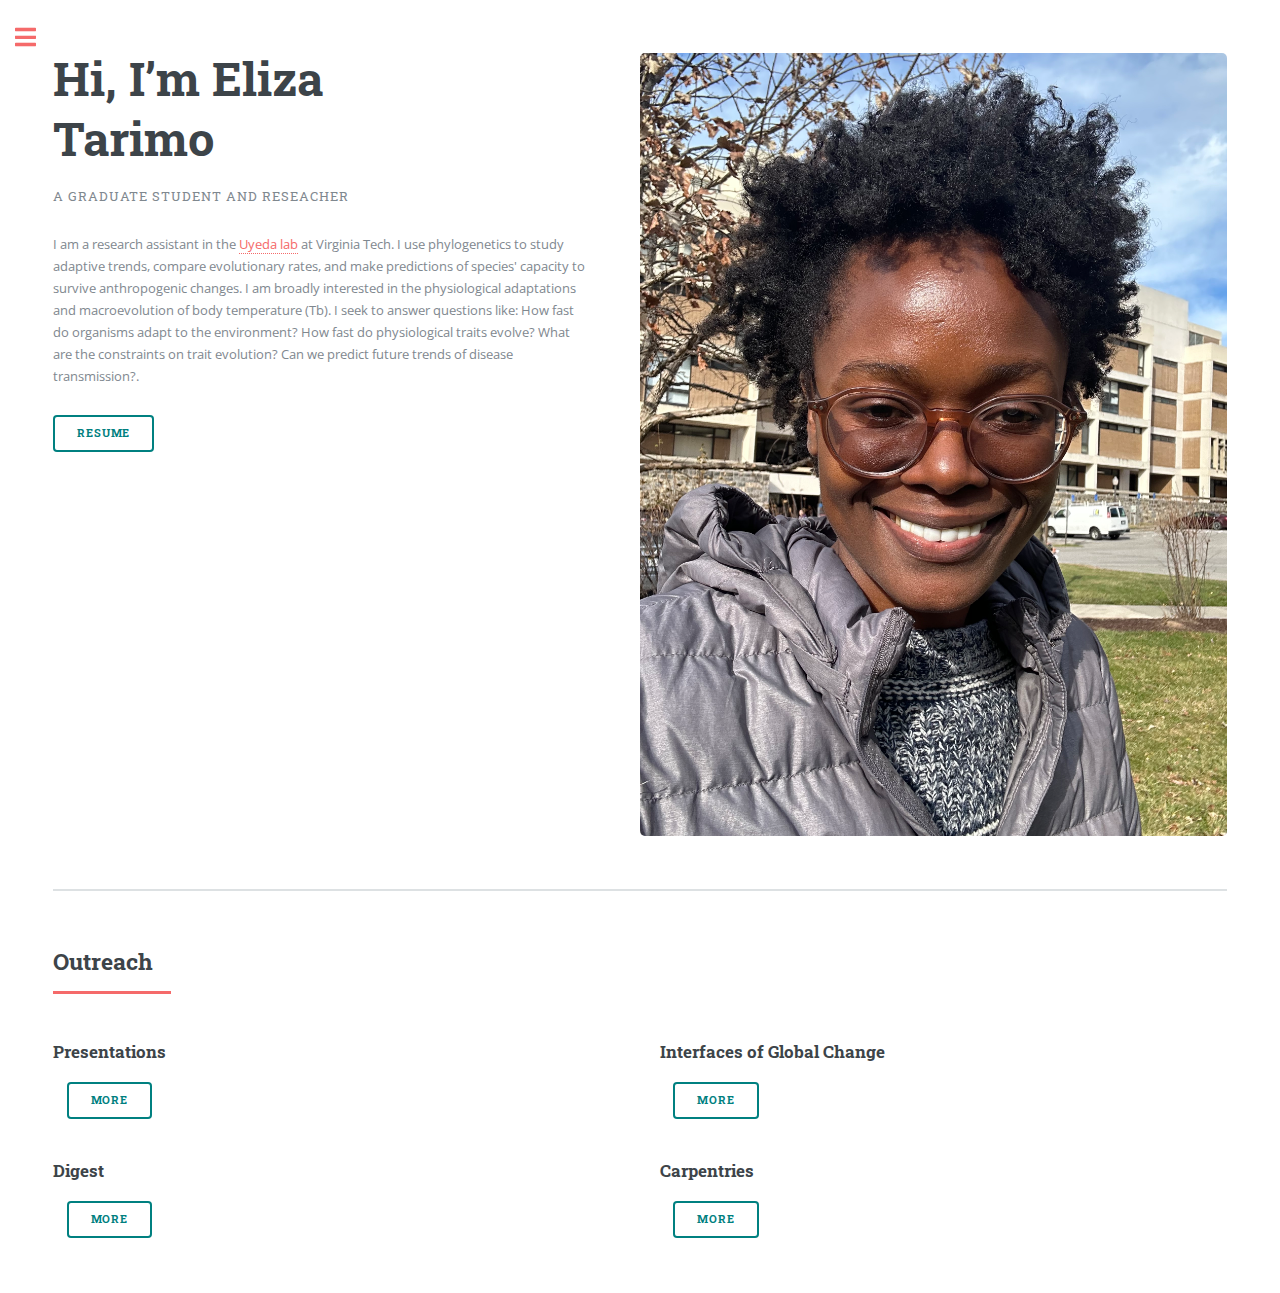
==== index.html @ a9fc375e "Update index.html" ====
<!DOCTYPE HTML>
<!--
	Editorial by HTML5 UP
	html5up.net | @ajlkn
	Free for personal and commercial use under the CCA 3.0 license (html5up.net/license)
-->
<html>
	<head>
		<title>Editorial by HTML5 UP</title>
		<meta charset="utf-8" />
		<meta name="viewport" content="width=device-width, initial-scale=1, user-scalable=no" />
		<link rel="stylesheet" href="assets/css/main.css" />
	</head>
	<body class="is-preload">

		<!-- Wrapper -->
			<div id="wrapper">

				<!-- Main -->
					<div id="main">
						<div class="inner">


							<!-- Banner -->
								<section id="banner">
									<div class="content">
										<header>
											<h1>Hi, I’m Eliza<br />
											Tarimo</h1>
											<p>A graduate student and reseacher</p>
										</header>
										<p>I am a research assistant in the  <a href="https://www.uyedalab.com" class="bold">Uyeda lab</a>
 at Virginia Tech. I use phylogenetics to study adaptive trends, compare evolutionary rates, and make predictions of species' capacity to survive anthropogenic changes. I am broadly interested in the physiological adaptations and macroevolution of body temperature (Tb). I seek to answer questions like: How fast do organisms adapt to the environment? How fast do physiological traits evolve? What are the constraints on trait evolution? Can we predict future trends of disease transmission?.</p>
										<ul class="actions">
											<li><a href="ResumeET.pdf" class="button big">Resume</a></li>
											</ul>
									</div>
									<span class="image object">
										<img src="images/Fro.jpeg" alt="" />
									</span>
								</section>
			

		<!-- Section -->
					
		
<!-- Section -->
							
								<section>
									<header class="major">
										<h2>Outreach</h2>
									</header>
									<div class="features">
										<article>
										
											<div class="content">
												<h3>Presentations</h3>
												<ul><a href="presentations.html" class="button">More</a></ul>
											</div>
										</article>
										<article>
										
											<div class="content">
												<h3>Interfaces of Global Change</h3>
												<ul><a href="https://globalchange.vt.edu/graduate/people-of-the-igc/current-fellows/tarimo-eliza.html" class="button">More</a></ul>
											</div>
										</article>
										
										<article>
										
											<div class="content">
												<h3>Digest</h3>
												<ul><a href="https://watermark.silverchair.com/qpae093.pdf?token=[base64]" class="button">More</a></ul>
											</div>
										</article>
										
										<article>
										
											<div class="content">
												<h3>Carpentries</h3>
												<ul><a href="https://carpentries.org/index.html" class="button">More</a></ul>
											</div>
										</article>

										
									</div>
								</section>

						</div>
					</div>
										

					
							
				<!-- Sidebar -->
					<div id="sidebar">
						<div class="inner">

							<!-- Search -->
								<section id="search" class="alt">
									<form method="post" action="#">
										<input type="text" name="query" id="query" placeholder="Search" />
									</form>
								</section>

							<!-- Menu -->
								<nav id="menu">
									<header class="major">
										<h2>Menu</h2>
									</header>
									<ul>
										<li><a href="index.html">Homepage</a></li>
										<li><a href="ResumeET.pdf">Resume</a></li>
										<li><a href="generic.html">Research</a></li>
										<li><a href="presentations.html">Presentations</a></li>		
										
									</ul>
								</nav>

							<!-- Section -->
								<section>
									<header class="major">
										<h2>Non Academic</h2>
									</header>
									<div class="mini-posts">
										<article>
											
											<p>Pictures from my time as a safari guide.</p>
											<ul class="actions">
										<li><a href="#" class="button">More</a></li>
									</ul>
										</article>
										<article>
											<p>Other travels.</p>
											<ul class="actions">
										<li><a href="#" class="button">More</a></li>
									</ul>
										</article>
										<article>
											<p>Hobbies and Stuff.</p>
										</article>
									</div>
									<ul class="actions">
										<li><a href="#" class="button">More</a></li>
									</ul>
								</section>

			
							
							<!-- Section -->
								<section>
									<header class="major">
										<h2>Get in touch</h2>
									</header>
									<p>Reach out to talk more about evolution, phylogenetics or rockclimbing!.</p>
									<ul class="contact">
										<li class="icon solid fa-envelope"><a href="#">delizabeth@vt.edu</a></li>
										<li class="icon solid fa-phone">(000) 000-0000</li>
										<li class="icon solid fa-home"> Derring Hall, Virginia Tech #4076<br />
										Blacksburg, VA 24061</li>
									</ul>
								</section>


			

						</div>
					</div>

			</div>


		<!-- Scripts -->
			<script src="assets/js/jquery.min.js"></script>
			<script src="assets/js/browser.min.js"></script>
			<script src="assets/js/breakpoints.min.js"></script>
			<script src="assets/js/util.js"></script>
			<script src="assets/js/main.js"></script>

	</body>
</html>
---- assets/css/main.css ----
@import url(fontawesome-all.min.css);
@import url("https://fonts.googleapis.com/css?family=Open+Sans:400,600,400italic,600italic|Roboto+Slab:400,700");
/*
	Editorial by HTML5 UP
	html5up.net | @ajlkn
	Free for personal and commercial use under the CCA 3.0 license (html5up.net/license)
*/
html, body, div, span, applet, object,
iframe, h1, h2, h3, h4, h5, h6, p, blockquote,
pre, a, abbr, acronym, address, big, cite,
code, del, dfn, em, img, ins, kbd, q, s, samp,
small, strike, strong, sub, sup, tt, var, b,
u, i, center, dl, dt, dd, ol, ul, li, fieldset,
form, label, legend, table, caption, tbody,
tfoot, thead, tr, th, td, article, aside,
canvas, details, embed, figure, figcaption,
footer, header, hgroup, menu, nav, output, ruby,
section, summary, time, mark, audio, video {
  margin: 0;
  padding: 0;
  border: 0;
  font-size: 100%;
  font: inherit;
  vertical-align: baseline; }

article, aside, details, figcaption, figure,
footer, header, hgroup, menu, nav, section {
  display: block; }

body {
  line-height: 1; }

ol, ul {
  list-style: none; }

blockquote, q {
  quotes: none; }
  blockquote:before, blockquote:after, q:before, q:after {
    content: '';
    content: none; }

table {
  border-collapse: collapse;
  border-spacing: 0; }

body {
  -webkit-text-size-adjust: none; }

mark {
  background-color: transparent;
  color: inherit; }

input::-moz-focus-inner {
  border: 0;
  padding: 0; }

input, select, textarea {
  -moz-appearance: none;
  -webkit-appearance: none;
  -ms-appearance: none;
  appearance: none; }

/* Basic */
@-ms-viewport {
  width: device-width; }

body {
  -ms-overflow-style: scrollbar; }

@media screen and (max-width: 480px) {
  html, body {
    min-width: 320px; } }

html {
  box-sizing: border-box; }

*, *:before, *:after {
  box-sizing: inherit; }

body {
  background: #ffffff; }
  body.is-preload *, body.is-preload *:before, body.is-preload *:after, body.is-resizing *, body.is-resizing *:before, body.is-resizing *:after {
    -moz-animation: none !important;
    -webkit-animation: none !important;
    -ms-animation: none !important;
    animation: none !important;
    -moz-transition: none !important;
    -webkit-transition: none !important;
    -ms-transition: none !important;
    transition: none !important; }

/* Type */
body, input, select, textarea {
  color: #7f888f;
  font-family: "Open Sans", sans-serif;
  font-size: 13pt;
  font-weight: 400;
  line-height: 1.65; }
  @media screen and (max-width: 1680px) {
    body, input, select, textarea {
      font-size: 11pt; } }
  @media screen and (max-width: 1280px) {
    body, input, select, textarea {
      font-size: 10pt; } }
  @media screen and (max-width: 360px) {
    body, input, select, textarea {
      font-size: 9pt; } }

a {
  -moz-transition: color 0.2s ease-in-out, border-bottom-color 0.2s ease-in-out;
  -webkit-transition: color 0.2s ease-in-out, border-bottom-color 0.2s ease-in-out;
  -ms-transition: color 0.2s ease-in-out, border-bottom-color 0.2s ease-in-out;
  transition: color 0.2s ease-in-out, border-bottom-color 0.2s ease-in-out;
  border-bottom: dotted 1px;
  color: #f56a6a;
  text-decoration: none; }
  a:hover {
    border-bottom-color: #f56a6a;
    color: #f56a6a !important; }
    a:hover strong {
      color: inherit; }

strong, b {
  color: #3d4449;
  font-weight: 600; }

em, i {
  font-style: italic; }

p {
  margin: 0 0 2em 0; }

h1, h2, h3, h4, h5, h6 {
  color: #3d4449;
  font-family: "Roboto Slab", serif;
  font-weight: 700;
  line-height: 1.5;
  margin: 0 0 1em 0; }
  h1 a, h2 a, h3 a, h4 a, h5 a, h6 a {
    color: inherit;
    text-decoration: none;
    border-bottom: 0; }

h1 {
  font-size: 4em;
  margin: 0 0 0.5em 0;
  line-height: 1.3; }

h2 {
  font-size: 1.75em; }

h3 {
  font-size: 1.25em; }

h4 {
  font-size: 1.1em; }

h5 {
  font-size: 0.9em; }

h6 {
  font-size: 0.7em; }

@media screen and (max-width: 1680px) {
  h1 {
    font-size: 3.5em; } }

@media screen and (max-width: 980px) {
  h1 {
    font-size: 3.25em; } }

@media screen and (max-width: 736px) {
  h1 {
    font-size: 2em;
    line-height: 1.4; }
  h2 {
    font-size: 1.5em; } }

sub {
  font-size: 0.8em;
  position: relative;
  top: 0.5em; }

sup {
  font-size: 0.8em;
  position: relative;
  top: -0.5em; }

blockquote {
  border-left: solid 3px rgba(210, 215, 217, 0.75);
  font-style: italic;
  margin: 0 0 2em 0;
  padding: 0.5em 0 0.5em 2em; }

code {
  background: rgba(230, 235, 237, 0.25);
  border-radius: 0.375em;
  border: solid 1px rgba(210, 215, 217, 0.75);
  font-family: "Courier New", monospace;
  font-size: 0.9em;
  margin: 0 0.25em;
  padding: 0.25em 0.65em; }

pre {
  -webkit-overflow-scrolling: touch;
  font-family: "Courier New", monospace;
  font-size: 0.9em;
  margin: 0 0 2em 0; }
  pre code {
    display: block;
    line-height: 1.75;
    padding: 1em 1.5em;
    overflow-x: auto; }

hr {
  border: 0;
  border-bottom: solid 1px rgba(210, 215, 217, 0.75);
  margin: 2em 0; }
  hr.major {
    margin: 3em 0; }

.align-left {
  text-align: left; }

.align-center {
  text-align: center; }

.align-right {
  text-align: right; }

/* Row */
.row {
  display: flex;
  flex-wrap: wrap;
  box-sizing: border-box;
  align-items: stretch; }
  .row > * {
    box-sizing: border-box; }
  .row.gtr-uniform > * > :last-child {
    margin-bottom: 0; }
  .row.aln-left {
    justify-content: flex-start; }
  .row.aln-center {
    justify-content: center; }
  .row.aln-right {
    justify-content: flex-end; }
  .row.aln-top {
    align-items: flex-start; }
  .row.aln-middle {
    align-items: center; }
  .row.aln-bottom {
    align-items: flex-end; }
  .row > .imp {
    order: -1; }
  .row > .col-1 {
    width: 8.33333%; }
  .row > .off-1 {
    margin-left: 8.33333%; }
  .row > .col-2 {
    width: 16.66667%; }
  .row > .off-2 {
    margin-left: 16.66667%; }
  .row > .col-3 {
    width: 25%; }
  .row > .off-3 {
    margin-left: 25%; }
  .row > .col-4 {
    width: 33.33333%; }
  .row > .off-4 {
    margin-left: 33.33333%; }
  .row > .col-5 {
    width: 41.66667%; }
  .row > .off-5 {
    margin-left: 41.66667%; }
  .row > .col-6 {
    width: 50%; }
  .row > .off-6 {
    margin-left: 50%; }
  .row > .col-7 {
    width: 58.33333%; }
  .row > .off-7 {
    margin-left: 58.33333%; }
  .row > .col-8 {
    width: 66.66667%; }
  .row > .off-8 {
    margin-left: 66.66667%; }
  .row > .col-9 {
    width: 75%; }
  .row > .off-9 {
    margin-left: 75%; }
  .row > .col-10 {
    width: 83.33333%; }
  .row > .off-10 {
    margin-left: 83.33333%; }
  .row > .col-11 {
    width: 91.66667%; }
  .row > .off-11 {
    margin-left: 91.66667%; }
  .row > .col-12 {
    width: 100%; }
  .row > .off-12 {
    margin-left: 100%; }
  .row.gtr-0 {
    margin-top: 0;
    margin-left: 0em; }
    .row.gtr-0 > * {
      padding: 0 0 0 0em; }
    .row.gtr-0.gtr-uniform {
      margin-top: 0em; }
      .row.gtr-0.gtr-uniform > * {
        padding-top: 0em; }
  .row.gtr-25 {
    margin-top: 0;
    margin-left: -0.375em; }
    .row.gtr-25 > * {
      padding: 0 0 0 0.375em; }
    .row.gtr-25.gtr-uniform {
      margin-top: -0.375em; }
      .row.gtr-25.gtr-uniform > * {
        padding-top: 0.375em; }
  .row.gtr-50 {
    margin-top: 0;
    margin-left: -0.75em; }
    .row.gtr-50 > * {
      padding: 0 0 0 0.75em; }
    .row.gtr-50.gtr-uniform {
      margin-top: -0.75em; }
      .row.gtr-50.gtr-uniform > * {
        padding-top: 0.75em; }
  .row {
    margin-top: 0;
    margin-left: -1.5em; }
    .row > * {
      padding: 0 0 0 1.5em; }
    .row.gtr-uniform {
      margin-top: -1.5em; }
      .row.gtr-uniform > * {
        padding-top: 1.5em; }
  .row.gtr-150 {
    margin-top: 0;
    margin-left: -2.25em; }
    .row.gtr-150 > * {
      padding: 0 0 0 2.25em; }
    .row.gtr-150.gtr-uniform {
      margin-top: -2.25em; }
      .row.gtr-150.gtr-uniform > * {
        padding-top: 2.25em; }
  .row.gtr-200 {
    margin-top: 0;
    margin-left: -3em; }
    .row.gtr-200 > * {
      padding: 0 0 0 3em; }
    .row.gtr-200.gtr-uniform {
      margin-top: -3em; }
      .row.gtr-200.gtr-uniform > * {
        padding-top: 3em; }
  @media screen and (max-width: 1680px) {
    .row {
      display: flex;
      flex-wrap: wrap;
      box-sizing: border-box;
      align-items: stretch; }
      .row > * {
        box-sizing: border-box; }
      .row.gtr-uniform > * > :last-child {
        margin-bottom: 0; }
      .row.aln-left {
        justify-content: flex-start; }
      .row.aln-center {
        justify-content: center; }
      .row.aln-right {
        justify-content: flex-end; }
      .row.aln-top {
        align-items: flex-start; }
      .row.aln-middle {
        align-items: center; }
      .row.aln-bottom {
        align-items: flex-end; }
      .row > .imp-xlarge {
        order: -1; }
      .row > .col-1-xlarge {
        width: 8.33333%; }
      .row > .off-1-xlarge {
        margin-left: 8.33333%; }
      .row > .col-2-xlarge {
        width: 16.66667%; }
      .row > .off-2-xlarge {
        margin-left: 16.66667%; }
      .row > .col-3-xlarge {
        width: 25%; }
      .row > .off-3-xlarge {
        margin-left: 25%; }
      .row > .col-4-xlarge {
        width: 33.33333%; }
      .row > .off-4-xlarge {
        margin-left: 33.33333%; }
      .row > .col-5-xlarge {
        width: 41.66667%; }
      .row > .off-5-xlarge {
        margin-left: 41.66667%; }
      .row > .col-6-xlarge {
        width: 50%; }
      .row > .off-6-xlarge {
        margin-left: 50%; }
      .row > .col-7-xlarge {
        width: 58.33333%; }
      .row > .off-7-xlarge {
        margin-left: 58.33333%; }
      .row > .col-8-xlarge {
        width: 66.66667%; }
      .row > .off-8-xlarge {
        margin-left: 66.66667%; }
      .row > .col-9-xlarge {
        width: 75%; }
      .row > .off-9-xlarge {
        margin-left: 75%; }
      .row > .col-10-xlarge {
        width: 83.33333%; }
      .row > .off-10-xlarge {
        margin-left: 83.33333%; }
      .row > .col-11-xlarge {
        width: 91.66667%; }
      .row > .off-11-xlarge {
        margin-left: 91.66667%; }
      .row > .col-12-xlarge {
        width: 100%; }
      .row > .off-12-xlarge {
        margin-left: 100%; }
      .row.gtr-0 {
        margin-top: 0;
        margin-left: 0em; }
        .row.gtr-0 > * {
          padding: 0 0 0 0em; }
        .row.gtr-0.gtr-uniform {
          margin-top: 0em; }
          .row.gtr-0.gtr-uniform > * {
            padding-top: 0em; }
      .row.gtr-25 {
        margin-top: 0;
        margin-left: -0.375em; }
        .row.gtr-25 > * {
          padding: 0 0 0 0.375em; }
        .row.gtr-25.gtr-uniform {
          margin-top: -0.375em; }
          .row.gtr-25.gtr-uniform > * {
            padding-top: 0.375em; }
      .row.gtr-50 {
        margin-top: 0;
        margin-left: -0.75em; }
        .row.gtr-50 > * {
          padding: 0 0 0 0.75em; }
        .row.gtr-50.gtr-uniform {
          margin-top: -0.75em; }
          .row.gtr-50.gtr-uniform > * {
            padding-top: 0.75em; }
      .row {
        margin-top: 0;
        margin-left: -1.5em; }
        .row > * {
          padding: 0 0 0 1.5em; }
        .row.gtr-uniform {
          margin-top: -1.5em; }
          .row.gtr-uniform > * {
            padding-top: 1.5em; }
      .row.gtr-150 {
        margin-top: 0;
        margin-left: -2.25em; }
        .row.gtr-150 > * {
          padding: 0 0 0 2.25em; }
        .row.gtr-150.gtr-uniform {
          margin-top: -2.25em; }
          .row.gtr-150.gtr-uniform > * {
            padding-top: 2.25em; }
      .row.gtr-200 {
        margin-top: 0;
        margin-left: -3em; }
        .row.gtr-200 > * {
          padding: 0 0 0 3em; }
        .row.gtr-200.gtr-uniform {
          margin-top: -3em; }
          .row.gtr-200.gtr-uniform > * {
            padding-top: 3em; } }
  @media screen and (max-width: 1280px) {
    .row {
      display: flex;
      flex-wrap: wrap;
      box-sizing: border-box;
      align-items: stretch; }
      .row > * {
        box-sizing: border-box; }
      .row.gtr-uniform > * > :last-child {
        margin-bottom: 0; }
      .row.aln-left {
        justify-content: flex-start; }
      .row.aln-center {
        justify-content: center; }
      .row.aln-right {
        justify-content: flex-end; }
      .row.aln-top {
        align-items: flex-start; }
      .row.aln-middle {
        align-items: center; }
      .row.aln-bottom {
        align-items: flex-end; }
      .row > .imp-large {
        order: -1; }
      .row > .col-1-large {
        width: 8.33333%; }
      .row > .off-1-large {
        margin-left: 8.33333%; }
      .row > .col-2-large {
        width: 16.66667%; }
      .row > .off-2-large {
        margin-left: 16.66667%; }
      .row > .col-3-large {
        width: 25%; }
      .row > .off-3-large {
        margin-left: 25%; }
      .row > .col-4-large {
        width: 33.33333%; }
      .row > .off-4-large {
        margin-left: 33.33333%; }
      .row > .col-5-large {
        width: 41.66667%; }
      .row > .off-5-large {
        margin-left: 41.66667%; }
      .row > .col-6-large {
        width: 50%; }
      .row > .off-6-large {
        margin-left: 50%; }
      .row > .col-7-large {
        width: 58.33333%; }
      .row > .off-7-large {
        margin-left: 58.33333%; }
      .row > .col-8-large {
        width: 66.66667%; }
      .row > .off-8-large {
        margin-left: 66.66667%; }
      .row > .col-9-large {
        width: 75%; }
      .row > .off-9-large {
        margin-left: 75%; }
      .row > .col-10-large {
        width: 83.33333%; }
      .row > .off-10-large {
        margin-left: 83.33333%; }
      .row > .col-11-large {
        width: 91.66667%; }
      .row > .off-11-large {
        margin-left: 91.66667%; }
      .row > .col-12-large {
        width: 100%; }
      .row > .off-12-large {
        margin-left: 100%; }
      .row.gtr-0 {
        margin-top: 0;
        margin-left: 0em; }
        .row.gtr-0 > * {
          padding: 0 0 0 0em; }
        .row.gtr-0.gtr-uniform {
          margin-top: 0em; }
          .row.gtr-0.gtr-uniform > * {
            padding-top: 0em; }
      .row.gtr-25 {
        margin-top: 0;
        margin-left: -0.375em; }
        .row.gtr-25 > * {
          padding: 0 0 0 0.375em; }
        .row.gtr-25.gtr-uniform {
          margin-top: -0.375em; }
          .row.gtr-25.gtr-uniform > * {
            padding-top: 0.375em; }
      .row.gtr-50 {
        margin-top: 0;
        margin-left: -0.75em; }
        .row.gtr-50 > * {
          padding: 0 0 0 0.75em; }
        .row.gtr-50.gtr-uniform {
          margin-top: -0.75em; }
          .row.gtr-50.gtr-uniform > * {
            padding-top: 0.75em; }
      .row {
        margin-top: 0;
        margin-left: -1.5em; }
        .row > * {
          padding: 0 0 0 1.5em; }
        .row.gtr-uniform {
          margin-top: -1.5em; }
          .row.gtr-uniform > * {
            padding-top: 1.5em; }
      .row.gtr-150 {
        margin-top: 0;
        margin-left: -2.25em; }
        .row.gtr-150 > * {
          padding: 0 0 0 2.25em; }
        .row.gtr-150.gtr-uniform {
          margin-top: -2.25em; }
          .row.gtr-150.gtr-uniform > * {
            padding-top: 2.25em; }
      .row.gtr-200 {
        margin-top: 0;
        margin-left: -3em; }
        .row.gtr-200 > * {
          padding: 0 0 0 3em; }
        .row.gtr-200.gtr-uniform {
          margin-top: -3em; }
          .row.gtr-200.gtr-uniform > * {
            padding-top: 3em; } }
  @media screen and (max-width: 980px) {
    .row {
      display: flex;
      flex-wrap: wrap;
      box-sizing: border-box;
      align-items: stretch; }
      .row > * {
        box-sizing: border-box; }
      .row.gtr-uniform > * > :last-child {
        margin-bottom: 0; }
      .row.aln-left {
        justify-content: flex-start; }
      .row.aln-center {
        justify-content: center; }
      .row.aln-right {
        justify-content: flex-end; }
      .row.aln-top {
        align-items: flex-start; }
      .row.aln-middle {
        align-items: center; }
      .row.aln-bottom {
        align-items: flex-end; }
      .row > .imp-medium {
        order: -1; }
      .row > .col-1-medium {
        width: 8.33333%; }
      .row > .off-1-medium {
        margin-left: 8.33333%; }
      .row > .col-2-medium {
        width: 16.66667%; }
      .row > .off-2-medium {
        margin-left: 16.66667%; }
      .row > .col-3-medium {
        width: 25%; }
      .row > .off-3-medium {
        margin-left: 25%; }
      .row > .col-4-medium {
        width: 33.33333%; }
      .row > .off-4-medium {
        margin-left: 33.33333%; }
      .row > .col-5-medium {
        width: 41.66667%; }
      .row > .off-5-medium {
        margin-left: 41.66667%; }
      .row > .col-6-medium {
        width: 50%; }
      .row > .off-6-medium {
        margin-left: 50%; }
      .row > .col-7-medium {
        width: 58.33333%; }
      .row > .off-7-medium {
        margin-left: 58.33333%; }
      .row > .col-8-medium {
        width: 66.66667%; }
      .row > .off-8-medium {
        margin-left: 66.66667%; }
      .row > .col-9-medium {
        width: 75%; }
      .row > .off-9-medium {
        margin-left: 75%; }
      .row > .col-10-medium {
        width: 83.33333%; }
      .row > .off-10-medium {
        margin-left: 83.33333%; }
      .row > .col-11-medium {
        width: 91.66667%; }
      .row > .off-11-medium {
        margin-left: 91.66667%; }
      .row > .col-12-medium {
        width: 100%; }
      .row > .off-12-medium {
        margin-left: 100%; }
      .row.gtr-0 {
        margin-top: 0;
        margin-left: 0em; }
        .row.gtr-0 > * {
          padding: 0 0 0 0em; }
        .row.gtr-0.gtr-uniform {
          margin-top: 0em; }
          .row.gtr-0.gtr-uniform > * {
            padding-top: 0em; }
      .row.gtr-25 {
        margin-top: 0;
        margin-left: -0.375em; }
        .row.gtr-25 > * {
          padding: 0 0 0 0.375em; }
        .row.gtr-25.gtr-uniform {
          margin-top: -0.375em; }
          .row.gtr-25.gtr-uniform > * {
            padding-top: 0.375em; }
      .row.gtr-50 {
        margin-top: 0;
        margin-left: -0.75em; }
        .row.gtr-50 > * {
          padding: 0 0 0 0.75em; }
        .row.gtr-50.gtr-uniform {
          margin-top: -0.75em; }
          .row.gtr-50.gtr-uniform > * {
            padding-top: 0.75em; }
      .row {
        margin-top: 0;
        margin-left: -1.5em; }
        .row > * {
          padding: 0 0 0 1.5em; }
        .row.gtr-uniform {
          margin-top: -1.5em; }
          .row.gtr-uniform > * {
            padding-top: 1.5em; }
      .row.gtr-150 {
        margin-top: 0;
        margin-left: -2.25em; }
        .row.gtr-150 > * {
          padding: 0 0 0 2.25em; }
        .row.gtr-150.gtr-uniform {
          margin-top: -2.25em; }
          .row.gtr-150.gtr-uniform > * {
            padding-top: 2.25em; }
      .row.gtr-200 {
        margin-top: 0;
        margin-left: -3em; }
        .row.gtr-200 > * {
          padding: 0 0 0 3em; }
        .row.gtr-200.gtr-uniform {
          margin-top: -3em; }
          .row.gtr-200.gtr-uniform > * {
            padding-top: 3em; } }
  @media screen and (max-width: 736px) {
    .row {
      display: flex;
      flex-wrap: wrap;
      box-sizing: border-box;
      align-items: stretch; }
      .row > * {
        box-sizing: border-box; }
      .row.gtr-uniform > * > :last-child {
        margin-bottom: 0; }
      .row.aln-left {
        justify-content: flex-start; }
      .row.aln-center {
        justify-content: center; }
      .row.aln-right {
        justify-content: flex-end; }
      .row.aln-top {
        align-items: flex-start; }
      .row.aln-middle {
        align-items: center; }
      .row.aln-bottom {
        align-items: flex-end; }
      .row > .imp-small {
        order: -1; }
      .row > .col-1-small {
        width: 8.33333%; }
      .row > .off-1-small {
        margin-left: 8.33333%; }
      .row > .col-2-small {
        width: 16.66667%; }
      .row > .off-2-small {
        margin-left: 16.66667%; }
      .row > .col-3-small {
        width: 25%; }
      .row > .off-3-small {
        margin-left: 25%; }
      .row > .col-4-small {
        width: 33.33333%; }
      .row > .off-4-small {
        margin-left: 33.33333%; }
      .row > .col-5-small {
        width: 41.66667%; }
      .row > .off-5-small {
        margin-left: 41.66667%; }
      .row > .col-6-small {
        width: 50%; }
      .row > .off-6-small {
        margin-left: 50%; }
      .row > .col-7-small {
        width: 58.33333%; }
      .row > .off-7-small {
        margin-left: 58.33333%; }
      .row > .col-8-small {
        width: 66.66667%; }
      .row > .off-8-small {
        margin-left: 66.66667%; }
      .row > .col-9-small {
        width: 75%; }
      .row > .off-9-small {
        margin-left: 75%; }
      .row > .col-10-small {
        width: 83.33333%; }
      .row > .off-10-small {
        margin-left: 83.33333%; }
      .row > .col-11-small {
        width: 91.66667%; }
      .row > .off-11-small {
        margin-left: 91.66667%; }
      .row > .col-12-small {
        width: 100%; }
      .row > .off-12-small {
        margin-left: 100%; }
      .row.gtr-0 {
        margin-top: 0;
        margin-left: 0em; }
        .row.gtr-0 > * {
          padding: 0 0 0 0em; }
        .row.gtr-0.gtr-uniform {
          margin-top: 0em; }
          .row.gtr-0.gtr-uniform > * {
            padding-top: 0em; }
      .row.gtr-25 {
        margin-top: 0;
        margin-left: -0.375em; }
        .row.gtr-25 > * {
          padding: 0 0 0 0.375em; }
        .row.gtr-25.gtr-uniform {
          margin-top: -0.375em; }
          .row.gtr-25.gtr-uniform > * {
            padding-top: 0.375em; }
      .row.gtr-50 {
        margin-top: 0;
        margin-left: -0.75em; }
        .row.gtr-50 > * {
          padding: 0 0 0 0.75em; }
        .row.gtr-50.gtr-uniform {
          margin-top: -0.75em; }
          .row.gtr-50.gtr-uniform > * {
            padding-top: 0.75em; }
      .row {
        margin-top: 0;
        margin-left: -1.5em; }
        .row > * {
          padding: 0 0 0 1.5em; }
        .row.gtr-uniform {
          margin-top: -1.5em; }
          .row.gtr-uniform > * {
            padding-top: 1.5em; }
      .row.gtr-150 {
        margin-top: 0;
        margin-left: -2.25em; }
        .row.gtr-150 > * {
          padding: 0 0 0 2.25em; }
        .row.gtr-150.gtr-uniform {
          margin-top: -2.25em; }
          .row.gtr-150.gtr-uniform > * {
            padding-top: 2.25em; }
      .row.gtr-200 {
        margin-top: 0;
        margin-left: -3em; }
        .row.gtr-200 > * {
          padding: 0 0 0 3em; }
        .row.gtr-200.gtr-uniform {
          margin-top: -3em; }
          .row.gtr-200.gtr-uniform > * {
            padding-top: 3em; } }
  @media screen and (max-width: 480px) {
    .row {
      display: flex;
      flex-wrap: wrap;
      box-sizing: border-box;
      align-items: stretch; }
      .row > * {
        box-sizing: border-box; }
      .row.gtr-uniform > * > :last-child {
        margin-bottom: 0; }
      .row.aln-left {
        justify-content: flex-start; }
      .row.aln-center {
        justify-content: center; }
      .row.aln-right {
        justify-content: flex-end; }
      .row.aln-top {
        align-items: flex-start; }
      .row.aln-middle {
        align-items: center; }
      .row.aln-bottom {
        align-items: flex-end; }
      .row > .imp-xsmall {
        order: -1; }
      .row > .col-1-xsmall {
        width: 8.33333%; }
      .row > .off-1-xsmall {
        margin-left: 8.33333%; }
      .row > .col-2-xsmall {
        width: 16.66667%; }
      .row > .off-2-xsmall {
        margin-left: 16.66667%; }
      .row > .col-3-xsmall {
        width: 25%; }
      .row > .off-3-xsmall {
        margin-left: 25%; }
      .row > .col-4-xsmall {
        width: 33.33333%; }
      .row > .off-4-xsmall {
        margin-left: 33.33333%; }
      .row > .col-5-xsmall {
        width: 41.66667%; }
      .row > .off-5-xsmall {
        margin-left: 41.66667%; }
      .row > .col-6-xsmall {
        width: 50%; }
      .row > .off-6-xsmall {
        margin-left: 50%; }
      .row > .col-7-xsmall {
        width: 58.33333%; }
      .row > .off-7-xsmall {
        margin-left: 58.33333%; }
      .row > .col-8-xsmall {
        width: 66.66667%; }
      .row > .off-8-xsmall {
        margin-left: 66.66667%; }
      .row > .col-9-xsmall {
        width: 75%; }
      .row > .off-9-xsmall {
        margin-left: 75%; }
      .row > .col-10-xsmall {
        width: 83.33333%; }
      .row > .off-10-xsmall {
        margin-left: 83.33333%; }
      .row > .col-11-xsmall {
        width: 91.66667%; }
      .row > .off-11-xsmall {
        margin-left: 91.66667%; }
      .row > .col-12-xsmall {
        width: 100%; }
      .row > .off-12-xsmall {
        margin-left: 100%; }
      .row.gtr-0 {
        margin-top: 0;
        margin-left: 0em; }
        .row.gtr-0 > * {
          padding: 0 0 0 0em; }
        .row.gtr-0.gtr-uniform {
          margin-top: 0em; }
          .row.gtr-0.gtr-uniform > * {
            padding-top: 0em; }
      .row.gtr-25 {
        margin-top: 0;
        margin-left: -0.375em; }
        .row.gtr-25 > * {
          padding: 0 0 0 0.375em; }
        .row.gtr-25.gtr-uniform {
          margin-top: -0.375em; }
          .row.gtr-25.gtr-uniform > * {
            padding-top: 0.375em; }
      .row.gtr-50 {
        margin-top: 0;
        margin-left: -0.75em; }
        .row.gtr-50 > * {
          padding: 0 0 0 0.75em; }
        .row.gtr-50.gtr-uniform {
          margin-top: -0.75em; }
          .row.gtr-50.gtr-uniform > * {
            padding-top: 0.75em; }
      .row {
        margin-top: 0;
        margin-left: -1.5em; }
        .row > * {
          padding: 0 0 0 1.5em; }
        .row.gtr-uniform {
          margin-top: -1.5em; }
          .row.gtr-uniform > * {
            padding-top: 1.5em; }
      .row.gtr-150 {
        margin-top: 0;
        margin-left: -2.25em; }
        .row.gtr-150 > * {
          padding: 0 0 0 2.25em; }
        .row.gtr-150.gtr-uniform {
          margin-top: -2.25em; }
          .row.gtr-150.gtr-uniform > * {
            padding-top: 2.25em; }
      .row.gtr-200 {
        margin-top: 0;
        margin-left: -3em; }
        .row.gtr-200 > * {
          padding: 0 0 0 3em; }
        .row.gtr-200.gtr-uniform {
          margin-top: -3em; }
          .row.gtr-200.gtr-uniform > * {
            padding-top: 3em; } }

/* Section/Article */
section.special, article.special {
  text-align: center; }

header p {
  font-family: "Roboto Slab", serif;
  font-size: 1em;
  font-weight: 400;
  letter-spacing: 0.075em;
  margin-top: -0.5em;
  text-transform: uppercase; }

header.major > :last-child {
  border-bottom: solid 3px #f56a6a;
  display: inline-block;
  margin: 0 0 2em 0;
  padding: 0 0.75em 0.5em 0; }

header.main > :last-child {
  margin: 0 0 1em 0; }

/* Form */
form {
  margin: 0 0 2em 0; }

label {
  color: #3d4449;
  display: block;
  font-size: 0.9em;
  font-weight: 600;
  margin: 0 0 1em 0; }

input[type="text"],
input[type="password"],
input[type="email"],
input[type="tel"],
input[type="search"],
input[type="url"],
select,
textarea {
  -moz-appearance: none;
  -webkit-appearance: none;
  -ms-appearance: none;
  appearance: none;
  background: #ffffff;
  border-radius: 0.375em;
  border: none;
  border: solid 1px rgba(210, 215, 217, 0.75);
  color: inherit;
  display: block;
  outline: 0;
  padding: 0 1em;
  text-decoration: none;
  width: 100%; }
  input[type="text"]:invalid,
  input[type="password"]:invalid,
  input[type="email"]:invalid,
  input[type="tel"]:invalid,
  input[type="search"]:invalid,
  input[type="url"]:invalid,
  select:invalid,
  textarea:invalid {
    box-shadow: none; }
  input[type="text"]:focus,
  input[type="password"]:focus,
  input[type="email"]:focus,
  input[type="tel"]:focus,
  input[type="search"]:focus,
  input[type="url"]:focus,
  select:focus,
  textarea:focus {
    border-color: #f56a6a;
    box-shadow: 0 0 0 1px #f56a6a; }

select {
  background-image: url("data:image/svg+xml;charset=utf8,%3Csvg xmlns='http://www.w3.org/2000/svg' width='40' height='40' preserveAspectRatio='none' viewBox='0 0 40 40'%3E%3Cpath d='M9.4,12.3l10.4,10.4l10.4-10.4c0.2-0.2,0.5-0.4,0.9-0.4c0.3,0,0.6,0.1,0.9,0.4l3.3,3.3c0.2,0.2,0.4,0.5,0.4,0.9 c0,0.4-0.1,0.6-0.4,0.9L20.7,31.9c-0.2,0.2-0.5,0.4-0.9,0.4c-0.3,0-0.6-0.1-0.9-0.4L4.3,17.3c-0.2-0.2-0.4-0.5-0.4-0.9 c0-0.4,0.1-0.6,0.4-0.9l3.3-3.3c0.2-0.2,0.5-0.4,0.9-0.4S9.1,12.1,9.4,12.3z' fill='rgba(210, 215, 217, 0.75)' /%3E%3C/svg%3E");
  background-size: 1.25em;
  background-repeat: no-repeat;
  background-position: calc(100% - 1em) center;
  height: 2.75em;
  padding-right: 2.75em;
  text-overflow: ellipsis; }
  select option {
    color: #3d4449;
    background: #ffffff; }
  select:focus::-ms-value {
    background-color: transparent; }
  select::-ms-expand {
    display: none; }

input[type="text"],
input[type="password"],
input[type="email"],
input[type="tel"],
input[type="search"],
input[type="url"],
select {
  height: 2.75em; }

textarea {
  padding: 0.75em 1em; }

input[type="checkbox"],
input[type="radio"] {
  -moz-appearance: none;
  -webkit-appearance: none;
  -ms-appearance: none;
  appearance: none;
  display: block;
  float: left;
  margin-right: -2em;
  opacity: 0;
  width: 1em;
  z-index: -1; }
  input[type="checkbox"] + label,
  input[type="radio"] + label {
    text-decoration: none;
    color: #7f888f;
    cursor: pointer;
    display: inline-block;
    font-size: 1em;
    font-weight: 400;
    padding-left: 2.4em;
    padding-right: 0.75em;
    position: relative; }
    input[type="checkbox"] + label:before,
    input[type="radio"] + label:before {
      -moz-osx-font-smoothing: grayscale;
      -webkit-font-smoothing: antialiased;
      display: inline-block;
      font-style: normal;
      font-variant: normal;
      text-rendering: auto;
      line-height: 1;
      text-transform: none !important;
      font-family: 'Font Awesome 5 Free';
      font-weight: 900; }
    input[type="checkbox"] + label:before,
    input[type="radio"] + label:before {
      background: #ffffff;
      border-radius: 0.375em;
      border: solid 1px rgba(210, 215, 217, 0.75);
      content: '';
      display: inline-block;
      font-size: 0.8em;
      height: 2.0625em;
      left: 0;
      line-height: 2.0625em;
      position: absolute;
      text-align: center;
      top: 0;
      width: 2.0625em; }
  input[type="checkbox"]:checked + label:before,
  input[type="radio"]:checked + label:before {
    background: #3d4449;
    border-color: #3d4449;
    color: #ffffff;
    content: '\f00c'; }
  input[type="checkbox"]:focus + label:before,
  input[type="radio"]:focus + label:before {
    border-color: #f56a6a;
    box-shadow: 0 0 0 1px #f56a6a; }

input[type="checkbox"] + label:before {
  border-radius: 0.375em; }

input[type="radio"] + label:before {
  border-radius: 100%; }

::-webkit-input-placeholder {
  color: #9fa3a6 !important;
  opacity: 1.0; }

:-moz-placeholder {
  color: #9fa3a6 !important;
  opacity: 1.0; }

::-moz-placeholder {
  color: #9fa3a6 !important;
  opacity: 1.0; }

:-ms-input-placeholder {
  color: #9fa3a6 !important;
  opacity: 1.0; }

/* Box */
.box {
  border-radius: 0.375em;
  border: solid 1px rgba(210, 215, 217, 0.75);
  margin-bottom: 2em;
  padding: 1.5em; }
  .box > :last-child,
  .box > :last-child > :last-child,
  .box > :last-child > :last-child > :last-child {
    margin-bottom: 0; }
  .box.alt {
    border: 0;
    border-radius: 0;
    padding: 0; }

/* Icon */
.icon {
  text-decoration: none;
  border-bottom: none;
  position: relative; }
  .icon:before {
    -moz-osx-font-smoothing: grayscale;
    -webkit-font-smoothing: antialiased;
    display: inline-block;
    font-style: normal;
    font-variant: normal;
    text-rendering: auto;
    line-height: 1;
    text-transform: none !important;
    font-family: 'Font Awesome 5 Free';
    font-weight: 400; }
  .icon > .label {
    display: none; }
  .icon:before {
    line-height: inherit; }
  .icon.solid:before {
    font-weight: 900; }
  .icon.brands:before {
    font-family: 'Font Awesome 5 Brands'; }

/* Image */
.image {
  border-radius: 0.375em;
  border: 0;
  display: inline-block;
  position: relative; }
  .image img {
    border-radius: 0.375em;
    display: block; }
  .image.left, .image.right {
    max-width: 40%; }
    .image.left img, .image.right img {
      width: 100%; }
  .image.left {
    float: left;
    padding: 0 1.5em 1em 0;
    top: 0.25em; }
  .image.right {
    float: right;
    padding: 0 0 1em 1.5em;
    top: 0.25em; }
  .image.fit {
    display: block;
    margin: 0 0 2em 0;
    width: 100%; }
    .image.fit img {
      width: 100%; }
  .image.main {
    display: block;
    margin: 0 0 3em 0;
    width: 100%; }
    .image.main img {
      width: 100%; }

a.image {
  overflow: hidden; }
  a.image img {
    -moz-transition: -moz-transform 0.2s ease;
    -webkit-transition: -webkit-transform 0.2s ease;
    -ms-transition: -ms-transform 0.2s ease;
    transition: transform 0.2s ease; }
  a.image:hover img {
    -moz-transform: scale(1.075);
    -webkit-transform: scale(1.075);
    -ms-transform: scale(1.075);
    transform: scale(1.075); }

/* List */
ol {
  list-style: decimal;
  margin: 0 0 2em 0;
  padding-left: 1.25em; }
  ol li {
    padding-left: 0.25em; }

ul {
  list-style: disc;
  margin: 0 0 2em 0;
  padding-left: 1em; }
  ul li {
    padding-left: 0.5em; }
  ul.alt {
    list-style: none;
    padding-left: 0; }
    ul.alt li {
      border-top: solid 1px rgba(210, 215, 217, 0.75);
      padding: 0.5em 0; }
      ul.alt li:first-child {
        border-top: 0;
        padding-top: 0; }

dl {
  margin: 0 0 2em 0; }
  dl dt {
    display: block;
    font-weight: 600;
    margin: 0 0 1em 0; }
  dl dd {
    margin-left: 2em; }

/* Actions */
ul.actions {
  display: -moz-flex;
  display: -webkit-flex;
  display: -ms-flex;
  display: flex;
  cursor: default;
  list-style: none;
  margin-left: -1em;
  padding-left: 0; }
  ul.actions li {
    padding: 0 0 0 1em;
    vertical-align: middle; }
  ul.actions.special {
    -moz-justify-content: center;
    -webkit-justify-content: center;
    -ms-justify-content: center;
    justify-content: center;
    width: 100%;
    margin-left: 0; }
    ul.actions.special li:first-child {
      padding-left: 0; }
  ul.actions.stacked {
    -moz-flex-direction: column;
    -webkit-flex-direction: column;
    -ms-flex-direction: column;
    flex-direction: column;
    margin-left: 0; }
    ul.actions.stacked li {
      padding: 1.3em 0 0 0; }
      ul.actions.stacked li:first-child {
        padding-top: 0; }
  ul.actions.fit {
    width: calc(100% + 1em); }
    ul.actions.fit li {
      -moz-flex-grow: 1;
      -webkit-flex-grow: 1;
      -ms-flex-grow: 1;
      flex-grow: 1;
      -moz-flex-shrink: 1;
      -webkit-flex-shrink: 1;
      -ms-flex-shrink: 1;
      flex-shrink: 1;
      width: 100%; }
      ul.actions.fit li > * {
        width: 100%; }
    ul.actions.fit.stacked {
      width: 100%; }

/* Icons */
ul.icons {
  cursor: default;
  list-style: none;
  padding-left: 0; }
  ul.icons li {
    display: inline-block;
    padding: 0 1em 0 0; }
    ul.icons li:last-child {
      padding-right: 0; }
    ul.icons li .icon {
      color: inherit; }
      ul.icons li .icon:before {
        font-size: 1.25em; }

/* Contact */
ul.contact {
  list-style: none;
  padding: 0; }
  ul.contact li {
    text-decoration: none;
    border-top: solid 1px rgba(210, 215, 217, 0.75);
    margin: 1.5em 0 0 0;
    padding: 1.5em 0 0 3em;
    position: relative; }
    ul.contact li:before {
      -moz-osx-font-smoothing: grayscale;
      -webkit-font-smoothing: antialiased;
      display: inline-block;
      font-style: normal;
      font-variant: normal;
      text-rendering: auto;
      line-height: 1;
      text-transform: none !important;
      font-family: 'Font Awesome 5 Free';
      font-weight: 400; }
    ul.contact li:before {
      color: #f56a6a;
      display: inline-block;
      font-size: 1.5em;
      height: 1.125em;
      left: 0;
      line-height: 1.125em;
      position: absolute;
      text-align: center;
      top: 1em;
      width: 1.5em; }
    ul.contact li:first-child {
      border-top: 0;
      margin-top: 0;
      padding-top: 0; }
      ul.contact li:first-child:before {
        top: 0; }
    ul.contact li a {
      color: inherit; }

/* Pagination */
ul.pagination {
  cursor: default;
  list-style: none;
  padding-left: 0; }
  ul.pagination li {
    display: inline-block;
    padding-left: 0;
    vertical-align: middle; }
    ul.pagination li > .page {
      -moz-transition: background-color 0.2s ease-in-out, color 0.2s ease-in-out;
      -webkit-transition: background-color 0.2s ease-in-out, color 0.2s ease-in-out;
      -ms-transition: background-color 0.2s ease-in-out, color 0.2s ease-in-out;
      transition: background-color 0.2s ease-in-out, color 0.2s ease-in-out;
      border-bottom: 0;
      border-radius: 0.375em;
      display: inline-block;
      font-size: 0.8em;
      font-weight: 600;
      height: 2em;
      line-height: 2em;
      margin: 0 0.125em;
      min-width: 2em;
      padding: 0 0.5em;
      text-align: center; }
      ul.pagination li > .page.active {
        background-color: #f56a6a;
        color: #ffffff !important; }
        ul.pagination li > .page.active:hover {
          background-color: #f67878; }
        ul.pagination li > .page.active:active {
          background-color: #f45c5c; }
    ul.pagination li:first-child {
      padding-right: 0.75em; }
    ul.pagination li:last-child {
      padding-left: 0.75em; }
  @media screen and (max-width: 480px) {
    ul.pagination li:nth-child(n+2):nth-last-child(n+2) {
      display: none; }
    ul.pagination li:first-child {
      padding-right: 0; } }

/* Table */
.table-wrapper {
  -webkit-overflow-scrolling: touch;
  overflow-x: auto; }

table {
  margin: 0 0 2em 0;
  width: 100%; }
  table tbody tr {
    border: solid 1px rgba(210, 215, 217, 0.75);
    border-left: 0;
    border-right: 0; }
    table tbody tr:nth-child(2n + 1) {
      background-color: rgba(230, 235, 237, 0.25); }
  table td {
    padding: 0.75em 0.75em; }
  table th {
    color: #3d4449;
    font-size: 0.9em;
    font-weight: 600;
    padding: 0 0.75em 0.75em 0.75em;
    text-align: left; }
  table thead {
    border-bottom: solid 2px rgba(210, 215, 217, 0.75); }
  table tfoot {
    border-top: solid 2px rgba(210, 215, 217, 0.75); }
  table.alt {
    border-collapse: separate; }
    table.alt tbody tr td {
      border: solid 1px rgba(210, 215, 217, 0.75);
      border-left-width: 0;
      border-top-width: 0; }
      table.alt tbody tr td:first-child {
        border-left-width: 1px; }
    table.alt tbody tr:first-child td {
      border-top-width: 1px; }
    table.alt thead {
      border-bottom: 0; }
    table.alt tfoot {
      border-top: 0; }

/* Button */
input[type="submit"],
input[type="reset"],
input[type="button"],
button,
.button {
  -moz-appearance: none;
  -webkit-appearance: none;
  -ms-appearance: none;
  appearance: none;
  -moz-transition: background-color 0.2s ease-in-out, color 0.2s ease-in-out;
  -webkit-transition: background-color 0.2s ease-in-out, color 0.2s ease-in-out;
  -ms-transition: background-color 0.2s ease-in-out, color 0.2s ease-in-out;
  transition: background-color 0.2s ease-in-out, color 0.2s ease-in-out;
  background-color: transparent;
  border-radius: 0.375em;
  border: 0;
  box-shadow: inset 0 0 0 2px #008080;
  color: #008080!important;
  cursor: pointer;
  display: inline-block;
  font-family: "Roboto Slab", serif;
  font-size: 0.8em;
  font-weight: 700;
  height: 3.5em;
  letter-spacing: 0.075em;
  line-height: 3.5em;
  padding: 0 2.25em;
  text-align: center;
  text-decoration: none;
  text-transform: uppercase;
  white-space: nowrap; }
  input[type="submit"]:hover,
  input[type="reset"]:hover,
  input[type="button"]:hover,
  button:hover,
  .button:hover {
    background-color: rgba(245, 106, 106, 0.05); }
  input[type="submit"]:active,
  input[type="reset"]:active,
  input[type="button"]:active,
  button:active,
  .button:active {
    background-color: rgba(245, 106, 106, 0.15); }
  input[type="submit"].icon:before,
  input[type="reset"].icon:before,
  input[type="button"].icon:before,
  button.icon:before,
  .button.icon:before {
    margin-right: 0.5em; }
  input[type="submit"].fit,
  input[type="reset"].fit,
  input[type="button"].fit,
  button.fit,
  .button.fit {
    width: 100%; }
  input[type="submit"].small,
  input[type="reset"].small,
  input[type="button"].small,
  button.small,
  .button.small {
    font-size: 0.6em; }
  input[type="submit"].large,
  input[type="reset"].large,
  input[type="button"].large,
  button.large,
  .button.large {
    font-size: 1em;
    height: 3.65em;
    line-height: 3.65em; }
  input[type="submit"].primary,
  input[type="reset"].primary,
  input[type="button"].primary,
  button.primary,
  .button.primary {
    background-color: #008080;
    box-shadow: none;
    color: #ffffff !important; }
    input[type="submit"].primary:hover,
    input[type="reset"].primary:hover,
    input[type="button"].primary:hover,
    button.primary:hover,
    .button.primary:hover {
      background-color: #f67878; }
    input[type="submit"].primary:active,
    input[type="reset"].primary:active,
    input[type="button"].primary:active,
    button.primary:active,
    .button.primary:active {
      background-color: #f45c5c; }
  input[type="submit"].disabled, input[type="submit"]:disabled,
  input[type="reset"].disabled,
  input[type="reset"]:disabled,
  input[type="button"].disabled,
  input[type="button"]:disabled,
  button.disabled,
  button:disabled,
  .button.disabled,
  .button:disabled {
    pointer-events: none;
    opacity: 0.25; }

/* Mini Posts */
.mini-posts article {
  border-top: solid 1px rgba(210, 215, 217, 0.75);
  margin-top: 2em;
  padding-top: 2em; }
  .mini-posts article .image {
    display: block;
    margin: 0 0 1.5em 0; }
    .mini-posts article .image img {
      display: block;
      width: 100%; }
  .mini-posts article:first-child {
    border-top: 0;
    margin-top: 0;
    padding-top: 0; }

/* Features */
.features {
  display: -moz-flex;
  display: -webkit-flex;
  display: -ms-flex;
  display: flex;
  -moz-flex-wrap: wrap;
  -webkit-flex-wrap: wrap;
  -ms-flex-wrap: wrap;
  flex-wrap: wrap;
  margin: 0 0 2em -3em;
  width: calc(100% + 3em); }
  .features article {
    -moz-align-items: center;
    -webkit-align-items: center;
    -ms-align-items: center;
    align-items: center;
    display: -moz-flex;
    display: -webkit-flex;
    display: -ms-flex;
    display: flex;
    margin: 0 0 3em 3em;
    position: relative;
    width: calc(50% - 3em); }
    .features article:nth-child(2n - 1) {
      margin-right: 1.5em; }
    .features article:nth-child(2n) {
      margin-left: 1.5em; }
    .features article:nth-last-child(1), .features article:nth-last-child(2) {
      margin-bottom: 0; }
    .features article .icon {
      -moz-flex-grow: 0;
      -webkit-flex-grow: 0;
      -ms-flex-grow: 0;
      flex-grow: 0;
      -moz-flex-shrink: 0;
      -webkit-flex-shrink: 0;
      -ms-flex-shrink: 0;
      flex-shrink: 0;
      display: block;
      height: 10em;
      line-height: 10em;
      margin: 0 2em 0 0;
      text-align: center;
      width: 10em; }
      .features article .icon:before {
        color: #f56a6a;
        font-size: 2.75rem;
        position: relative;
        top: 0.05em; }
      .features article .icon:after {
        -moz-transform: rotate(45deg);
        -webkit-transform: rotate(45deg);
        -ms-transform: rotate(45deg);
        transform: rotate(45deg);
        border-radius: 0.25rem;
        border: solid 2px rgba(210, 215, 217, 0.75);
        content: '';
        display: block;
        height: 7em;
        left: 50%;
        margin: -3.5em 0 0 -3.5em;
        position: absolute;
        top: 50%;
        width: 7em; }
    .features article .content {
      -moz-flex-grow: 1;
      -webkit-flex-grow: 1;
      -ms-flex-grow: 1;
      flex-grow: 1;
      -moz-flex-shrink: 1;
      -webkit-flex-shrink: 1;
      -ms-flex-shrink: 1;
      flex-shrink: 1;
      width: 100%; }
      .features article .content > :last-child {
        margin-bottom: 0; }
  @media screen and (max-width: 980px) {
    .features {
      margin: 0 0 2em 0;
      width: 100%; }
      .features article {
        margin: 0 0 3em 0;
        width: 100%; }
        .features article:nth-child(2n - 1) {
          margin-right: 0; }
        .features article:nth-child(2n) {
          margin-left: 0; }
        .features article:nth-last-child(1), .features article:nth-last-child(2) {
          margin-bottom: 3em; }
        .features article:last-child {
          margin-bottom: 0; }
        .features article .icon {
          height: 8em;
          line-height: 8em;
          width: 8em; }
          .features article .icon:before {
            font-size: 2.25rem; }
          .features article .icon:after {
            height: 6em;
            margin: -3em 0 0 -3em;
            width: 6em; } }
  @media screen and (max-width: 480px) {
    .features article {
      -moz-flex-direction: column;
      -webkit-flex-direction: column;
      -ms-flex-direction: column;
      flex-direction: column;
      -moz-align-items: -moz-flex-start;
      -webkit-align-items: -webkit-flex-start;
      -ms-align-items: -ms-flex-start;
      align-items: flex-start; }
      .features article .icon {
        height: 6em;
        line-height: 6em;
        margin: 0 0 1.5em 0;
        width: 6em; }
        .features article .icon:before {
          font-size: 1.5rem; }
        .features article .icon:after {
          height: 4em;
          margin: -2em 0 0 -2em;
          width: 4em; } }
  @media screen and (max-width: 480px) {
    .features article .icon:before {
      font-size: 1.25rem; } }

/* Posts */
.posts {
  display: -moz-flex;
  display: -webkit-flex;
  display: -ms-flex;
  display: flex;
  -moz-flex-wrap: wrap;
  -webkit-flex-wrap: wrap;
  -ms-flex-wrap: wrap;
  flex-wrap: wrap;
  margin: 0 0 2em -6em;
  width: calc(100% + 6em); }
  .posts article {
    -moz-flex-grow: 0;
    -webkit-flex-grow: 0;
    -ms-flex-grow: 0;
    flex-grow: 0;
    -moz-flex-shrink: 1;
    -webkit-flex-shrink: 1;
    -ms-flex-shrink: 1;
    flex-shrink: 1;
    margin: 0 0 6em 6em;
    position: relative;
    width: calc(33.33333% - 6em); }
    .posts article:before {
      background: rgba(210, 215, 217, 0.75);
      content: '';
      display: block;
      height: calc(100% + 6em);
      left: -3em;
      position: absolute;
      top: 0;
      width: 1px; }
    .posts article:after {
      background: rgba(210, 215, 217, 0.75);
      bottom: -3em;
      content: '';
      display: block;
      height: 1px;
      position: absolute;
      right: 0;
      width: calc(100% + 6em); }
    .posts article > :last-child {
      margin-bottom: 0; }
    .posts article .image {
      display: block;
      margin: 0 0 2em 0; }
      .posts article .image img {
        display: block;
        width: 100%; }
  @media screen and (min-width: 1681px) {
    .posts article:nth-child(3n + 1):before {
      display: none; }
    .posts article:nth-child(3n + 1):after {
      width: 100%; }
    .posts article:nth-last-child(1), .posts article:nth-last-child(2), .posts article:nth-last-child(3) {
      margin-bottom: 0; }
      .posts article:nth-last-child(1):before, .posts article:nth-last-child(2):before, .posts article:nth-last-child(3):before {
        height: 100%; }
      .posts article:nth-last-child(1):after, .posts article:nth-last-child(2):after, .posts article:nth-last-child(3):after {
        display: none; } }
  @media screen and (max-width: 1680px) {
    .posts article {
      width: calc(50% - 6em); }
      .posts article:nth-last-child(3) {
        margin-bottom: 6em; } }
  @media screen and (min-width: 481px) and (max-width: 1680px) {
    .posts article:nth-child(2n + 1):before {
      display: none; }
    .posts article:nth-child(2n + 1):after {
      width: 100%; }
    .posts article:nth-last-child(1), .posts article:nth-last-child(2) {
      margin-bottom: 0; }
      .posts article:nth-last-child(1):before, .posts article:nth-last-child(2):before {
        height: 100%; }
      .posts article:nth-last-child(1):after, .posts article:nth-last-child(2):after {
        display: none; } }
  @media screen and (max-width: 736px) {
    .posts {
      margin: 0 0 2em -4.5em;
      width: calc(100% + 4.5em); }
      .posts article {
        margin: 0 0 4.5em 4.5em;
        width: calc(50% - 4.5em); }
        .posts article:before {
          height: calc(100% + 4.5em);
          left: -2.25em; }
        .posts article:after {
          bottom: -2.25em;
          width: calc(100% + 4.5em); }
        .posts article:nth-last-child(3) {
          margin-bottom: 4.5em; } }
  @media screen and (max-width: 480px) {
    .posts {
      margin: 0 0 2em 0;
      width: 100%; }
      .posts article {
        margin: 0 0 4.5em 0;
        width: 100%; }
        .posts article:before {
          display: none; }
        .posts article:after {
          width: 100%; }
        .posts article:last-child {
          margin-bottom: 0; }
          .posts article:last-child:after {
            display: none; } }

/* Wrapper */
#wrapper {
  display: -moz-flex;
  display: -webkit-flex;
  display: -ms-flex;
  display: flex;
  -moz-flex-direction: row-reverse;
  -webkit-flex-direction: row-reverse;
  -ms-flex-direction: row-reverse;
  flex-direction: row-reverse;
  min-height: 100vh; }

/* Main */
#main {
  -moz-flex-grow: 1;
  -webkit-flex-grow: 1;
  -ms-flex-grow: 1;
  flex-grow: 1;
  -moz-flex-shrink: 1;
  -webkit-flex-shrink: 1;
  -ms-flex-shrink: 1;
  flex-shrink: 1;
  width: 100%; }
  #main > .inner {
    padding: 0 6em 0.1em 6em ;
    margin: 0 auto;
    max-width: 110em; }
    #main > .inner > section {
      padding: 6em 0 4em 0 ;
      border-top: solid 2px rgba(210, 215, 217, 0.75); }
      #main > .inner > section:first-of-type {
        border-top: 0 !important; }
  @media screen and (max-width: 1680px) {
    #main > .inner {
      padding: 0 5em 0.1em 5em ; }
      #main > .inner > section {
        padding: 5em 0 3em 0 ; } }
  @media screen and (max-width: 1280px) {
    #main > .inner {
      padding: 0 4em 0.1em 4em ; }
      #main > .inner > section {
        padding: 4em 0 2em 0 ; } }
  @media screen and (max-width: 736px) {
    #main > .inner {
      padding: 0 2em 0.1em 2em ; }
      #main > .inner > section {
        padding: 3em 0 1em 0 ; } }

/* Sidebar */
#search form {
  text-decoration: none;
  position: relative; }
  #search form:before {
    -moz-osx-font-smoothing: grayscale;
    -webkit-font-smoothing: antialiased;
    display: inline-block;
    font-style: normal;
    font-variant: normal;
    text-rendering: auto;
    line-height: 1;
    text-transform: none !important;
    font-family: 'Font Awesome 5 Free';
    font-weight: 900; }
  #search form:before {
    -moz-transform: scaleX(-1);
    -webkit-transform: scaleX(-1);
    -ms-transform: scaleX(-1);
    transform: scaleX(-1);
    color: #7f888f;
    content: '\f002';
    cursor: default;
    display: block;
    font-size: 1.5em;
    height: 2em;
    line-height: 2em;
    opacity: 0.325;
    position: absolute;
    right: 0;
    text-align: center;
    top: 0;
    width: 2em; }
  #search form input[type="text"] {
    padding-right: 2.75em; }

#sidebar {
  -moz-flex-grow: 0;
  -webkit-flex-grow: 0;
  -ms-flex-grow: 0;
  flex-grow: 0;
  -moz-flex-shrink: 0;
  -webkit-flex-shrink: 0;
  -ms-flex-shrink: 0;
  flex-shrink: 0;
  -moz-transition: margin-left 0.5s ease, box-shadow 0.5s ease;
  -webkit-transition: margin-left 0.5s ease, box-shadow 0.5s ease;
  -ms-transition: margin-left 0.5s ease, box-shadow 0.5s ease;
  transition: margin-left 0.5s ease, box-shadow 0.5s ease;
  background-color: #f5f6f7;
  font-size: 0.9em;
  position: relative;
  width: 26em; }
  #sidebar h2 {
    font-size: 1.38889em; }
  #sidebar > .inner {
    padding: 2.22222em 2.22222em 2.44444em 2.22222em ;
    position: relative;
    width: 26em; }
    #sidebar > .inner > * {
      border-bottom: solid 2px rgba(210, 215, 217, 0.75);
      margin: 0 0 3.5em 0;
      padding: 0 0 3.5em 0; }
      #sidebar > .inner > * > :last-child {
        margin-bottom: 0; }
      #sidebar > .inner > *:last-child {
        border-bottom: 0;
        margin-bottom: 0;
        padding-bottom: 0; }
    #sidebar > .inner > .alt {
      background-color: #eff1f2;
      border-bottom: 0;
      margin: -2.22222em 0 4.44444em -2.22222em;
      padding: 2.22222em;
      width: calc(100% + 4.44444em); }
  #sidebar .toggle {
    text-decoration: none;
    -moz-transition: left 0.5s ease;
    -webkit-transition: left 0.5s ease;
    -ms-transition: left 0.5s ease;
    transition: left 0.5s ease;
    -webkit-tap-highlight-color: rgba(255, 255, 255, 0);
    border: 0;
    display: block;
    height: 7.5em;
    left: 26em;
    line-height: 7.5em;
    outline: 0;
    overflow: hidden;
    position: absolute;
    text-align: center;
    text-indent: -15em;
    white-space: nowrap;
    top: 0;
    width: 6em;
    z-index: 10000; }
    #sidebar .toggle:before {
      -moz-osx-font-smoothing: grayscale;
      -webkit-font-smoothing: antialiased;
      display: inline-block;
      font-style: normal;
      font-variant: normal;
      text-rendering: auto;
      line-height: 1;
      text-transform: none !important;
      font-family: 'Font Awesome 5 Free';
      font-weight: 900; }
    #sidebar .toggle:before {
      content: '\f0c9';
      font-size: 2rem;
      height: inherit;
      left: 0;
      line-height: inherit;
      position: absolute;
      text-indent: 0;
      top: 0;
      width: inherit; }
  #sidebar.inactive {
    margin-left: -26em; }
  @media screen and (max-width: 1680px) {
    #sidebar {
      width: 24em; }
      #sidebar > .inner {
        padding: 1.66667em 1.66667em 1.33333em 1.66667em ;
        width: 24em; }
        #sidebar > .inner > .alt {
          margin: -1.66667em 0 3.33333em -1.66667em;
          padding: 1.66667em;
          width: calc(100% + 3.33333em); }
      #sidebar .toggle {
        height: 6.25em;
        left: 24em;
        line-height: 6.25em;
        text-indent: 5em;
        width: 5em; }
        #sidebar .toggle:before {
          font-size: 1.5rem; }
      #sidebar.inactive {
        margin-left: -24em; } }
  @media screen and (max-width: 1280px) {
    #sidebar {
      box-shadow: 0 0 5em 0 rgba(0, 0, 0, 0.175);
      height: 100%;
      left: 0;
      position: fixed;
      top: 0;
      z-index: 10000; }
      #sidebar.inactive {
        box-shadow: none; }
      #sidebar > .inner {
        -webkit-overflow-scrolling: touch;
        height: 100%;
        left: 0;
        overflow-x: hidden;
        overflow-y: auto;
        position: absolute;
        top: 0; }
        #sidebar > .inner:after {
          content: '';
          display: block;
          height: 4em;
          width: 100%; }
      #sidebar .toggle {
        text-indent: 6em;
        width: 6em; }
        #sidebar .toggle:before {
          font-size: 1.5rem;
          margin-left: -0.4375em; }
      body.is-preload #sidebar {
        display: none; } }
  @media screen and (max-width: 736px) {
    #sidebar .toggle {
      text-indent: 7.25em;
      width: 7.25em; }
      #sidebar .toggle:before {
        color: #7f888f;
        margin-left: -0.0625em;
        margin-top: -0.25em;
        font-size: 1.1rem;
        z-index: 1; }
      #sidebar .toggle:after {
        background: rgba(222, 225, 226, 0.75);
        border-radius: 0.375em;
        content: '';
        height: 3.5em;
        left: 1em;
        position: absolute;
        top: 1em;
        width: 5em; } }

/* Header */
#header {
  display: -moz-flex;
  display: -webkit-flex;
  display: -ms-flex;
  display: flex;
  border-bottom: solid 5px #f56a6a;
  padding: 6em 0 1em 0;
  position: relative; }
  #header > * {
    -moz-flex: 1;
    -webkit-flex: 1;
    -ms-flex: 1;
    flex: 1;
    margin-bottom: 0; }
  #header .logo {
    border-bottom: 0;
    color: inherit;
    font-family: "Roboto Slab", serif;
    font-size: 1.125em; }
  #header .icons {
    text-align: right; }
  @media screen and (max-width: 1680px) {
    #header {
      padding-top: 5em; } }
  @media screen and (max-width: 736px) {
    #header {
      padding-top: 6.5em; }
      #header .logo {
        font-size: 1.25em;
        margin: 0; }
      #header .icons {
        height: 5em;
        line-height: 5em;
        position: absolute;
        right: -0.5em;
        top: 0; } }

/* Banner */
#banner {
  padding: 6em 0 4em 0 ;
  display: -moz-flex;
  display: -webkit-flex;
  display: -ms-flex;
  display: flex; }
  #banner h1 {
    margin-top: -0.125em; }
  #banner .content {
    -moz-flex-grow: 1;
    -webkit-flex-grow: 1;
    -ms-flex-grow: 1;
    flex-grow: 1;
    -moz-flex-shrink: 1;
    -webkit-flex-shrink: 1;
    -ms-flex-shrink: 1;
    flex-shrink: 1;
    width: 50%; }
  #banner .image {
    -moz-flex-grow: 0;
    -webkit-flex-grow: 0;
    -ms-flex-grow: 0;
    flex-grow: 0;
    -moz-flex-shrink: 0;
    -webkit-flex-shrink: 0;
    -ms-flex-shrink: 0;
    flex-shrink: 0;
    display: block;
    margin: 0 0 2em 4em;
    width: 50%; }
    #banner .image img {
      height: 100%;
      -moz-object-fit: cover;
      -webkit-object-fit: cover;
      -ms-object-fit: cover;
      object-fit: cover;
      -moz-object-position: center;
      -webkit-object-position: center;
      -ms-object-position: center;
      object-position: center;
      width: 100%; }
  @media screen and (orientation: portrait) {
    #banner {
      -moz-flex-direction: column-reverse;
      -webkit-flex-direction: column-reverse;
      -ms-flex-direction: column-reverse;
      flex-direction: column-reverse; }
      #banner h1 br {
        display: none; }
      #banner .content {
        -moz-flex-grow: 0;
        -webkit-flex-grow: 0;
        -ms-flex-grow: 0;
        flex-grow: 0;
        -moz-flex-shrink: 0;
        -webkit-flex-shrink: 0;
        -ms-flex-shrink: 0;
        flex-shrink: 0;
        width: 100%; }
      #banner .image {
        -moz-flex-grow: 0;
        -webkit-flex-grow: 0;
        -ms-flex-grow: 0;
        flex-grow: 0;
        -moz-flex-shrink: 0;
        -webkit-flex-shrink: 0;
        -ms-flex-shrink: 0;
        flex-shrink: 0;
        margin: 0 0 4em 0;
        height: 25em;
        max-height: 50vh;
        min-height: 18em;
        width: 100%; } }
  @media screen and (orientation: portrait) and (max-width: 480px) {
    #banner .image {
      max-height: 35vh; } }

/* Footer */
#footer .copyright {
  color: #9fa3a6;
  font-size: 0.9em; }
  #footer .copyright a {
    color: inherit; }

/* Menu */
#menu ul {
  -moz-user-select: none;
  -webkit-user-select: none;
  -ms-user-select: none;
  user-select: none;
  color: #3d4449;
  font-family: "Roboto Slab", serif;
  font-weight: 400;
  letter-spacing: 0.075em;
  list-style: none;
  margin-bottom: 0;
  padding: 0;
  text-transform: uppercase; }
  #menu ul a, #menu ul span {
    border-bottom: 0;
    color: inherit;
    cursor: pointer;
    display: block;
    font-size: 0.9em;
    padding: 0.625em 0; }
    #menu ul a:hover, #menu ul span:hover {
      color: #f56a6a; }
    #menu ul a.opener, #menu ul span.opener {
      -moz-transition: color 0.2s ease-in-out;
      -webkit-transition: color 0.2s ease-in-out;
      -ms-transition: color 0.2s ease-in-out;
      transition: color 0.2s ease-in-out;
      text-decoration: none;
      -webkit-tap-highlight-color: rgba(255, 255, 255, 0);
      position: relative; }
      #menu ul a.opener:before, #menu ul span.opener:before {
        -moz-osx-font-smoothing: grayscale;
        -webkit-font-smoothing: antialiased;
        display: inline-block;
        font-style: normal;
        font-variant: normal;
        text-rendering: auto;
        line-height: 1;
        text-transform: none !important;
        font-family: 'Font Awesome 5 Free';
        font-weight: 900; }
      #menu ul a.opener:before, #menu ul span.opener:before {
        -moz-transition: color 0.2s ease-in-out, -moz-transform 0.2s ease-in-out;
        -webkit-transition: color 0.2s ease-in-out, -webkit-transform 0.2s ease-in-out;
        -ms-transition: color 0.2s ease-in-out, -ms-transform 0.2s ease-in-out;
        transition: color 0.2s ease-in-out, transform 0.2s ease-in-out;
        color: #9fa3a6;
        content: '\f078';
        position: absolute;
        right: 0; }
      #menu ul a.opener:hover:before, #menu ul span.opener:hover:before {
        color: #f56a6a; }
      #menu ul a.opener.active + ul, #menu ul span.opener.active + ul {
        display: block; }
      #menu ul a.opener.active:before, #menu ul span.opener.active:before {
        -moz-transform: rotate(-180deg);
        -webkit-transform: rotate(-180deg);
        -ms-transform: rotate(-180deg);
        transform: rotate(-180deg); }

#menu > ul > li {
  border-top: solid 1px rgba(210, 215, 217, 0.75);
  margin: 0.5em 0 0 0;
  padding: 0.5em 0 0 0; }
  #menu > ul > li > ul {
    color: #9fa3a6;
    display: none;
    margin: 0.5em 0 1.5em 0;
    padding-left: 1em; }
    #menu > ul > li > ul a, #menu > ul > li > ul span {
      font-size: 0.8em; }
    #menu > ul > li > ul > li {
      margin: 0.125em 0 0 0;
      padding: 0.125em 0 0 0; }
  #menu > ul > li:first-child {
    border-top: 0;
    margin-top: 0;
    padding-top: 0; }
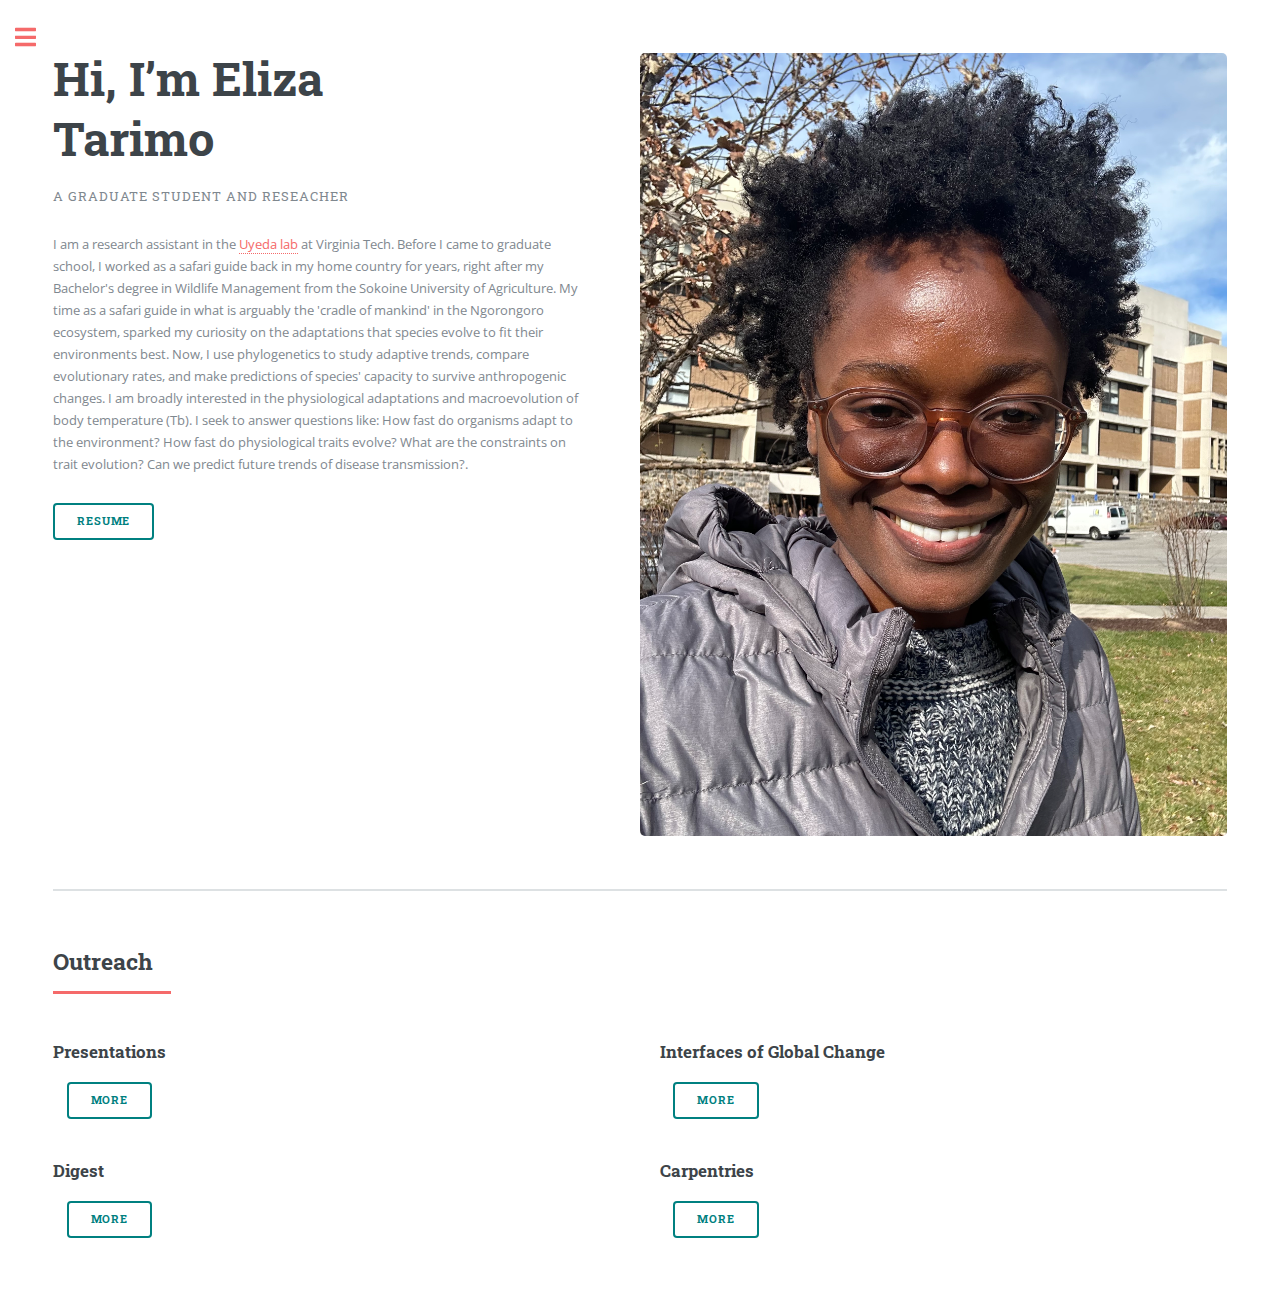
==== commit e194aaa8: "Update index.html" ====
--- a/index.html
+++ b/index.html
@@ -30,7 +30,8 @@
 											<p>A graduate student and reseacher</p>
 										</header>
 										<p>I am a research assistant in the  <a href="https://www.uyedalab.com" class="bold">Uyeda lab</a>
- at Virginia Tech. I use phylogenetics to study adaptive trends, compare evolutionary rates, and make predictions of species' capacity to survive anthropogenic changes. I am broadly interested in the physiological adaptations and macroevolution of body temperature (Tb). I seek to answer questions like: How fast do organisms adapt to the environment? How fast do physiological traits evolve? What are the constraints on trait evolution? Can we predict future trends of disease transmission?.</p>
+ at Virginia Tech. Before I came to graduate school, I worked as a safari guide back in my home country for years, right after my Bachelor's degree in Wildlife Management from the Sokoine University of Agriculture. My time as a safari guide in what is arguably the 'cradle of mankind' in the Ngorongoro ecosystem, sparked my curiosity on the adaptations that species 
+											evolve to fit their environments best. Now, I use phylogenetics to study adaptive trends, compare evolutionary rates, and make predictions of species' capacity to survive anthropogenic changes. I am broadly interested in the physiological adaptations and macroevolution of body temperature (Tb). I seek to answer questions like: How fast do organisms adapt to the environment? How fast do physiological traits evolve? What are the constraints on trait evolution? Can we predict future trends of disease transmission?.</p>
 										<ul class="actions">
 											<li><a href="ResumeET.pdf" class="button big">Resume</a></li>
 											</ul>
@@ -70,7 +71,7 @@
 										
 											<div class="content">
 												<h3>Digest</h3>
-												<ul><a href="https://watermark.silverchair.com/qpae093.pdf?token=[base64]" class="button">More</a></ul>
+												<ul><a href="https://academic.oup.com/evolut/article/78/8/1511/7695435?searchresult=1" class="button">More</a></ul>
 											</div>
 										</article>
 										
@@ -125,24 +126,12 @@
 									<div class="mini-posts">
 										<article>
 											
-											<p>Pictures from my time as a safari guide.</p>
+											<p>Personal interests.</p>
 											<ul class="actions">
-										<li><a href="#" class="button">More</a></li>
+										<li><a href="generic.html" class="button">More</a></li>
 									</ul>
 										</article>
-										<article>
-											<p>Other travels.</p>
-											<ul class="actions">
-										<li><a href="#" class="button">More</a></li>
-									</ul>
-										</article>
-										<article>
-											<p>Hobbies and Stuff.</p>
-										</article>
-									</div>
-									<ul class="actions">
-										<li><a href="#" class="button">More</a></li>
-									</ul>
+									
 								</section>
 
 			
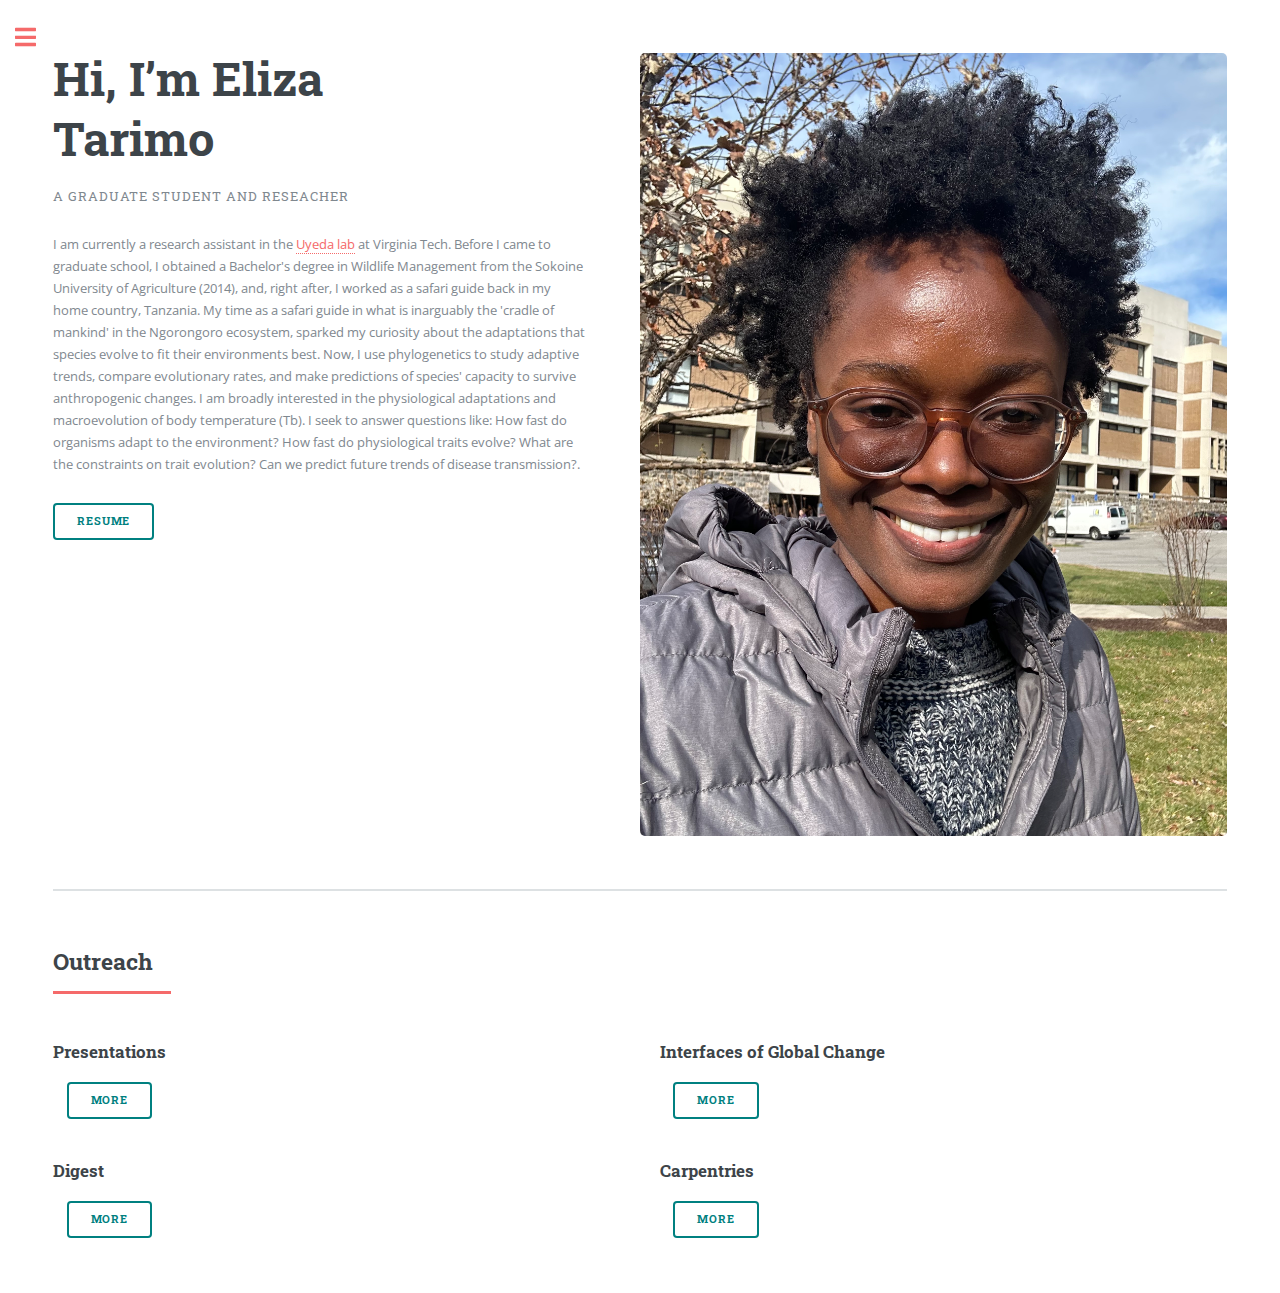
==== commit 2effb783: "Update index.html" ====
--- a/index.html
+++ b/index.html
@@ -29,8 +29,8 @@
 											Tarimo</h1>
 											<p>A graduate student and reseacher</p>
 										</header>
-										<p>I am a research assistant in the  <a href="https://www.uyedalab.com" class="bold">Uyeda lab</a>
- at Virginia Tech. Before I came to graduate school, I worked as a safari guide back in my home country for years, right after my Bachelor's degree in Wildlife Management from the Sokoine University of Agriculture. My time as a safari guide in what is arguably the 'cradle of mankind' in the Ngorongoro ecosystem, sparked my curiosity on the adaptations that species 
+										<p>I am currently a research assistant in the  <a href="https://www.uyedalab.com" class="bold">Uyeda lab</a>
+ at Virginia Tech. Before I came to graduate school, I obtained a Bachelor's degree in Wildlife Management from the Sokoine University of Agriculture (2014), and, right after, I worked as a safari guide back in my home country, Tanzania. My time as a safari guide in what is inarguably the 'cradle of mankind' in the Ngorongoro ecosystem, sparked my curiosity about the adaptations that species 
 											evolve to fit their environments best. Now, I use phylogenetics to study adaptive trends, compare evolutionary rates, and make predictions of species' capacity to survive anthropogenic changes. I am broadly interested in the physiological adaptations and macroevolution of body temperature (Tb). I seek to answer questions like: How fast do organisms adapt to the environment? How fast do physiological traits evolve? What are the constraints on trait evolution? Can we predict future trends of disease transmission?.</p>
 										<ul class="actions">
 											<li><a href="ResumeET.pdf" class="button big">Resume</a></li>
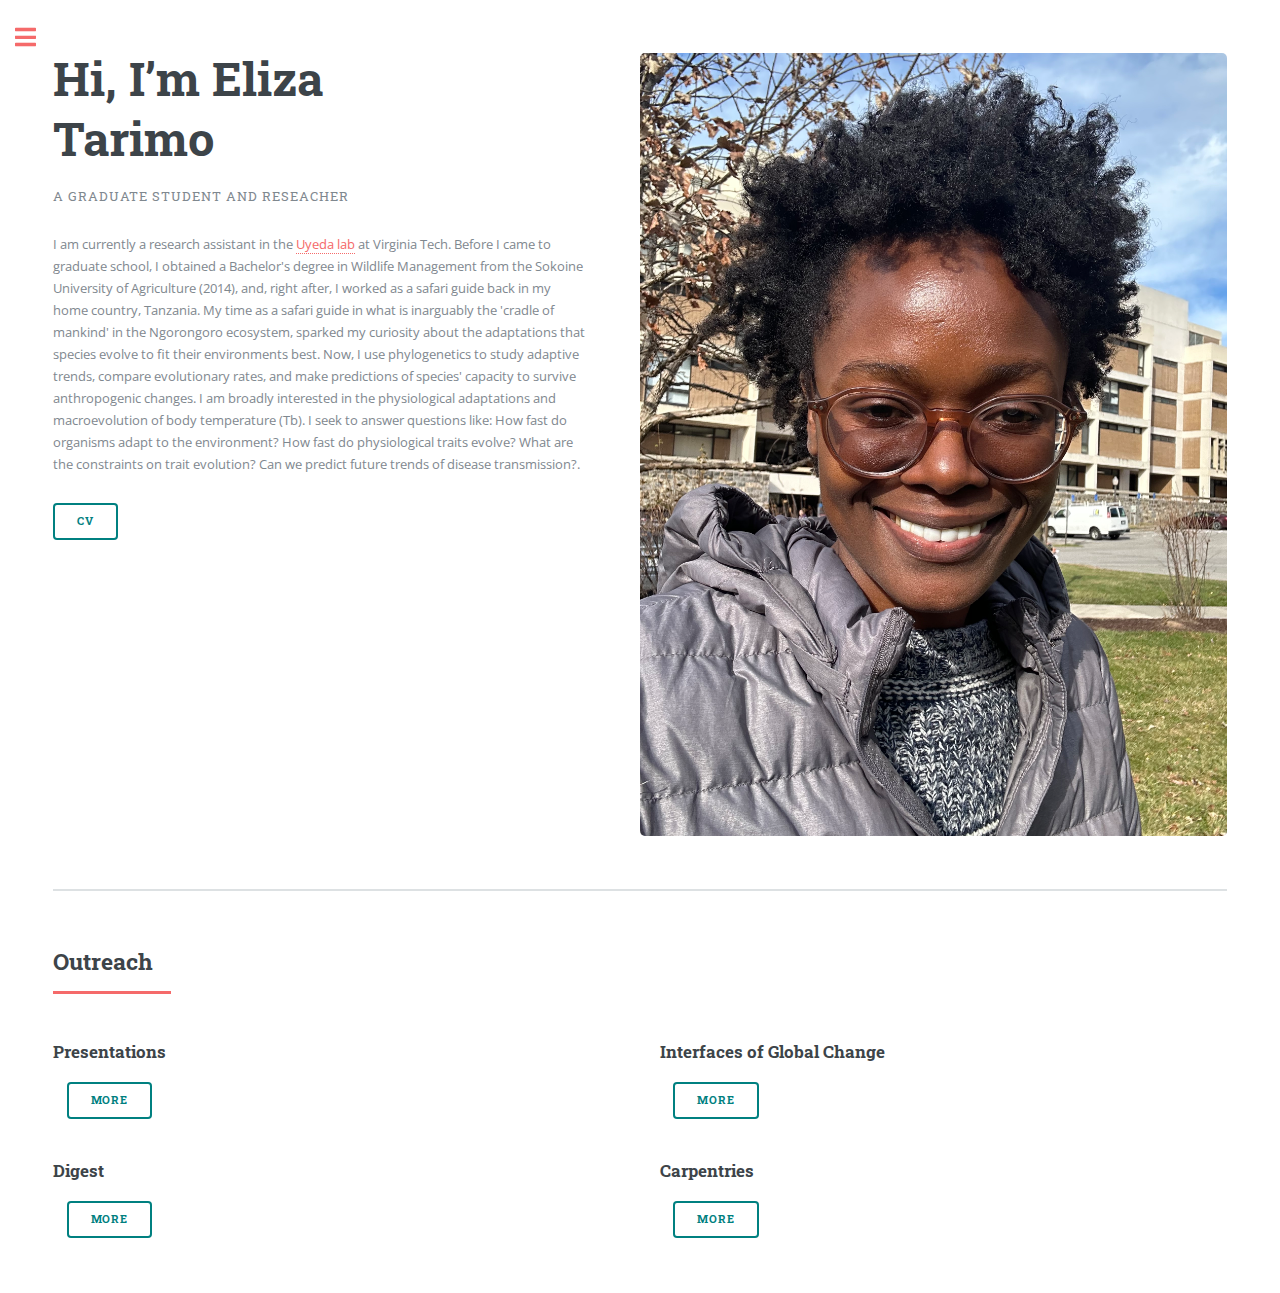
==== commit def4c187: "Update index.html" ====
--- a/index.html
+++ b/index.html
@@ -33,7 +33,7 @@
  at Virginia Tech. Before I came to graduate school, I obtained a Bachelor's degree in Wildlife Management from the Sokoine University of Agriculture (2014), and, right after, I worked as a safari guide back in my home country, Tanzania. My time as a safari guide in what is inarguably the 'cradle of mankind' in the Ngorongoro ecosystem, sparked my curiosity about the adaptations that species 
 											evolve to fit their environments best. Now, I use phylogenetics to study adaptive trends, compare evolutionary rates, and make predictions of species' capacity to survive anthropogenic changes. I am broadly interested in the physiological adaptations and macroevolution of body temperature (Tb). I seek to answer questions like: How fast do organisms adapt to the environment? How fast do physiological traits evolve? What are the constraints on trait evolution? Can we predict future trends of disease transmission?.</p>
 										<ul class="actions">
-											<li><a href="ResumeET.pdf" class="button big">Resume</a></li>
+											<li><a href="ResumeET.pdf" class="button big">CV</a></li>
 											</ul>
 									</div>
 									<span class="image object">
